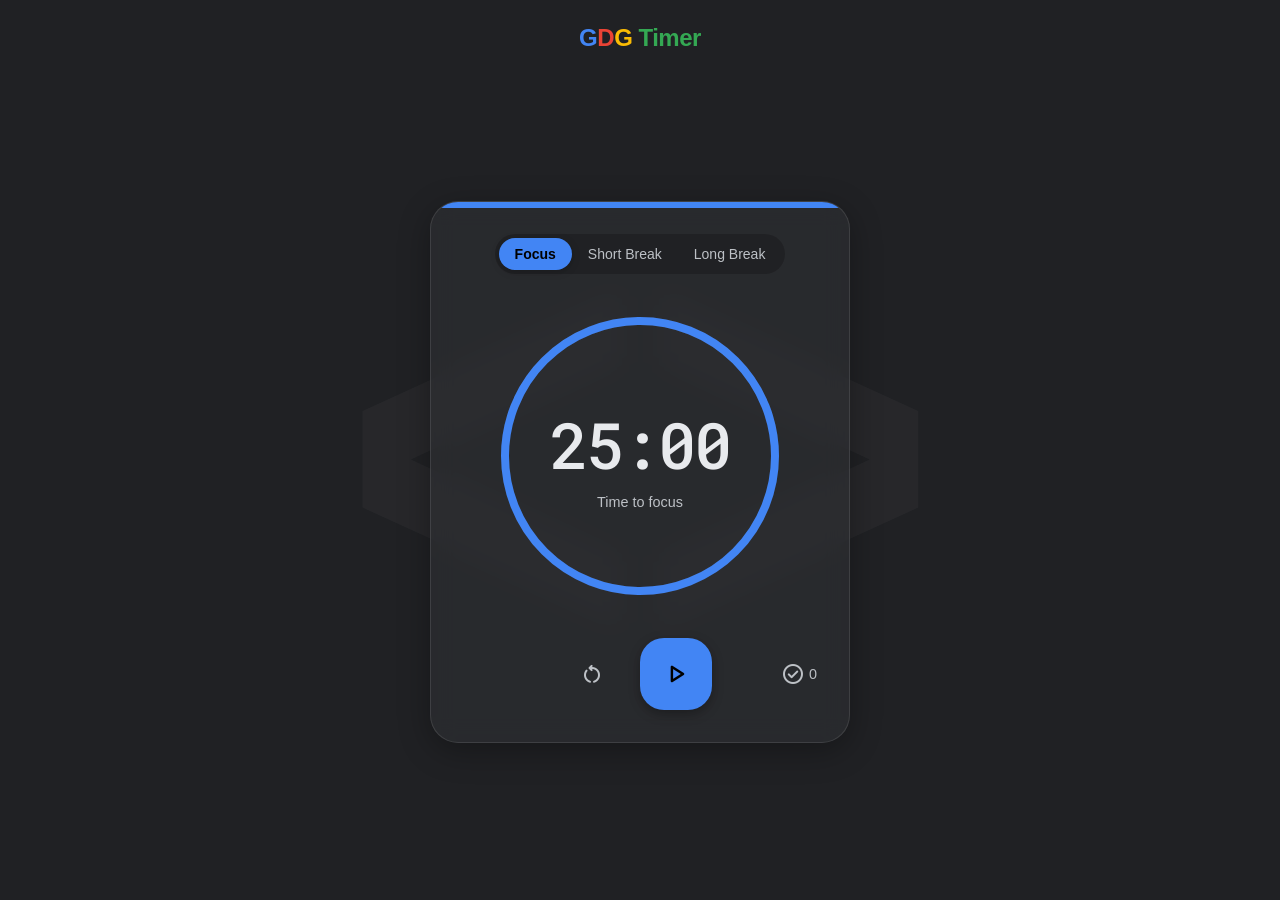
==== pomodoro.html @ ea5bbcbc "raw pomodoro" ====
<!DOCTYPE html>
<html lang="en">
  <head>
    <meta charset="UTF-8" />
    <meta name="viewport" content="width=device-width, initial-scale=1.0" />
    <title>GDG Pomodoro</title>

    <link rel="preconnect" href="https://fonts.googleapis.com" />
    <link rel="preconnect" href="https://fonts.gstatic.com" crossorigin />
    <link
      href="https://fonts.googleapis.com/css2?family=Google+Sans:wght@400;500;700&family=Roboto+Mono:wght@500&display=swap"
      rel="stylesheet"
    />
    <link
      rel="stylesheet"
      href="https://fonts.googleapis.com/css2?family=Material+Symbols+Rounded:opsz,wght,FILL,GRAD@24,400,1,0"
    />

    <link rel="stylesheet" href="./styles/pomodoro.css" />
  </head>
  <body>
    <div class="gdg-decor-bg" aria-hidden="true">
      <span class="bracket">&lt;</span>
      <span class="bracket">&gt;</span>
    </div>

    <header class="page-header">
      <div class="logo-container">
        <span class="gdg-logo-text">
          <span class="blue">G</span><span class="red">D</span
          ><span class="yellow">G</span> <span class="green">Timer</span>
        </span>
      </div>
    </header>

    <main class="layout">
      <section class="panel glass-effect">
        <header class="panel-header">
          <div class="mode-switch">
            <button id="focus-btn" class="mode-chip active" data-mode="focus">
              Focus
            </button>
            <button
              id="short-break-btn"
              class="mode-chip"
              data-mode="short-break"
            >
              Short Break
            </button>
            <button
              id="long-break-btn"
              class="mode-chip"
              data-mode="long-break"
            >
              Long Break
            </button>
          </div>
        </header>

        <div class="timer-container">
          <svg
            class="timer-ring"
            width="300"
            height="300"
            viewBox="0 0 300 300"
          >
            <circle class="ring-track" cx="150" cy="150" r="135"></circle>
            <circle
              class="ring-progress"
              id="ring-progress"
              cx="150"
              cy="150"
              r="135"
              pathLength="1"
            ></circle>
          </svg>
          <div class="timer-display" id="timer-display">25:00</div>
          <p class="timer-label" id="timer-label">Time to focus</p>
        </div>

        <div class="controls">
          <button
            class="btn-icon secondary"
            id="reset-btn"
            aria-label="Reset Timer"
          >
            <span class="material-symbols-rounded">restart_alt</span>
          </button>

          <button
            class="btn-fab primary"
            id="toggle-btn"
            aria-label="Start Timer"
          >
            <span class="material-symbols-rounded" id="toggle-icon"
              >play_arrow</span
            >
          </button>

          <div class="iteration-badge" title="Completed Sessions">
            <span class="material-symbols-rounded">check_circle</span>
            <span id="iteration-count">0</span>
          </div>
        </div>


      </section>
    </main>

    <script type="module" src="./js/main.js"></script>
  </body>
</html>
---- styles/pomodoro.css ----
/* GDG Color Palette & Variables */
:root {
  --google-blue: #4285f4;
  --google-red: #ea4335;
  --google-yellow: #fbbc04;
  --google-green: #34a853;
  --google-grey: #5f6368;

  /* Theme Colors - Dynamic */
  --theme-primary: var(--google-blue); /* Changes based on JS state */
  --theme-bg: #202124;

  --text-high: #e8eaed;
  --text-med: #bdc1c6;

  --font-display: "Google Sans", "Roboto", sans-serif;
  --font-mono: "Roboto Mono", monospace;
}

/* Reset */
* {
  box-sizing: border-box;
  margin: 0;
  padding: 0;
}

body {
  font-family: var(--font-display);
  background-color: var(--theme-bg);
  color: var(--text-high);
  min-height: 100vh;
  display: flex;
  flex-direction: column;
  overflow-x: hidden;
  transition: background-color 0.5s ease;
}

/* === GDG Background Decoration === */
.gdg-decor-bg {
  position: fixed;
  top: 0;
  left: 0;
  width: 100%;
  height: 100%;
  pointer-events: none;
  z-index: -1;
  display: flex;
  justify-content: center;
  align-items: center;
  opacity: 0.03;
  font-weight: 700;
  font-size: 40vw;
  color: var(--text-high);
}

.gdg-decor-bg .bracket {
  transform: scaleY(1.2);
}

/* === Header === */
.page-header {
  padding: 1.5rem;
  text-align: center;
}

.gdg-logo-text {
  font-size: 1.5rem;
  font-weight: 700;
  letter-spacing: -0.5px;
}
.blue {
  color: var(--google-blue);
}
.red {
  color: var(--google-red);
}
.yellow {
  color: var(--google-yellow);
}
.green {
  color: var(--google-green);
}

/* === Layout & Panel === */
.layout {
  flex: 1;
  display: flex;
  align-items: center;
  justify-content: center;
  padding: 1rem 1rem 3rem 1rem;
}

.glass-effect {
  background: rgba(48, 49, 52, 0.6);
  backdrop-filter: blur(12px);
  -webkit-backdrop-filter: blur(12px);
  border: 1px solid rgba(255, 255, 255, 0.1);
  box-shadow: 0 8px 32px 0 rgba(0, 0, 0, 0.3);
}

.panel {
  width: 100%;
  max-width: 420px;
  border-radius: 28px;
  padding: 2rem;
  display: flex;
  flex-direction: column;
  align-items: center;
  gap: 2rem;
  position: relative;
  overflow: hidden;
}

/* Theme Bar at top */
.panel::before {
  content: "";
  position: absolute;
  top: 0;
  left: 0;
  right: 0;
  height: 6px;
  background: var(--theme-primary);
  transition: background 0.4s ease;
}

/* === Mode Chips === */
.mode-switch {
  display: flex;
  background: rgba(0, 0, 0, 0.2);
  padding: 4px;
  border-radius: 100px;
}

.mode-chip {
  background: transparent;
  border: none;
  color: var(--text-med);
  padding: 8px 16px;
  border-radius: 100px;
  font-family: var(--font-display);
  font-weight: 500;
  font-size: 0.875rem;
  cursor: pointer;
  transition: all 0.3s ease;
}

.mode-chip:hover {
  color: var(--text-high);
}

.mode-chip.active {
  background: var(--theme-primary);
  color: #000;
  font-weight: 700;
  box-shadow: 0 2px 8px rgba(0, 0, 0, 0.2);
}

/* === Circular Timer === */
.timer-container {
  position: relative;
  width: 300px;
  height: 300px;
  display: flex;
  flex-direction: column;
  justify-content: center;
  align-items: center;
}

.timer-ring {
  position: absolute;
  top: 0;
  left: 0;
  transform: rotate(-90deg);
}

.ring-track {
  fill: none;
  stroke: rgba(255, 255, 255, 0.05);
  stroke-width: 8;
}

.ring-progress {
  fill: none;
  stroke: var(--theme-primary);
  stroke-width: 8;
  stroke-linecap: round;
  stroke-dasharray: 1;
  stroke-dashoffset: 0;
  transition: stroke-dashoffset 1s linear, stroke 0.4s ease;
}

.timer-display {
  font-family: var(--font-mono);
  font-size: 4rem;
  font-weight: 500;
  z-index: 2;
  letter-spacing: -2px;
}

.timer-label {
  color: var(--text-med);
  font-size: 0.9rem;
  margin-top: 0.5rem;
}

/* === Controls === */
.controls {
  display: flex;
  align-items: center;
  gap: 24px;
  width: 100%;
  justify-content: center;
  position: relative;
}

.btn-icon,
.btn-fab {
  cursor: pointer;
  border: none;
  display: flex;
  align-items: center;
  justify-content: center;
  transition: transform 0.2s cubic-bezier(0.34, 1.56, 0.64, 1);
}

.btn-icon:active,
.btn-fab:active {
  transform: scale(0.92);
}

.btn-icon {
  background: transparent;
  color: var(--text-med);
  width: 48px;
  height: 48px;
  border-radius: 50%;
}
.btn-icon:hover {
  background: rgba(255, 255, 255, 0.1);
  color: var(--text-high);
}

.btn-fab {
  width: 72px;
  height: 72px;
  border-radius: 24px;
  background: var(--theme-primary);
  color: #000;
  box-shadow: 0 4px 12px rgba(0, 0, 0, 0.3);
}
.btn-fab:hover {
  filter: brightness(1.1);
  box-shadow: 0 6px 16px rgba(0, 0, 0, 0.4);
}
.btn-fab .material-symbols-rounded {
  font-size: 32px;
}

/* Iteration Badge */
.iteration-badge {
  display: flex;
  align-items: center;
  gap: 4px;
  color: var(--text-med);
  font-size: 0.9rem;
  position: absolute;
  right: 0;
}



/* === Mobile Adjustments === */
@media (max-width: 480px) {
  .timer-container,
  .timer-ring {
    width: 240px;
    height: 240px;
  }
  .timer-ring circle {
    r: 110;
    cx: 120;
    cy: 120;
  }
  .timer-display {
    font-size: 3rem;
  }
  .btn-fab {
    width: 64px;
    height: 64px;
  }
  .iteration-badge {
    position: relative;
    right: auto;
    margin-left: 8px;
  }
  .controls {
    flex-wrap: wrap;
  }
}
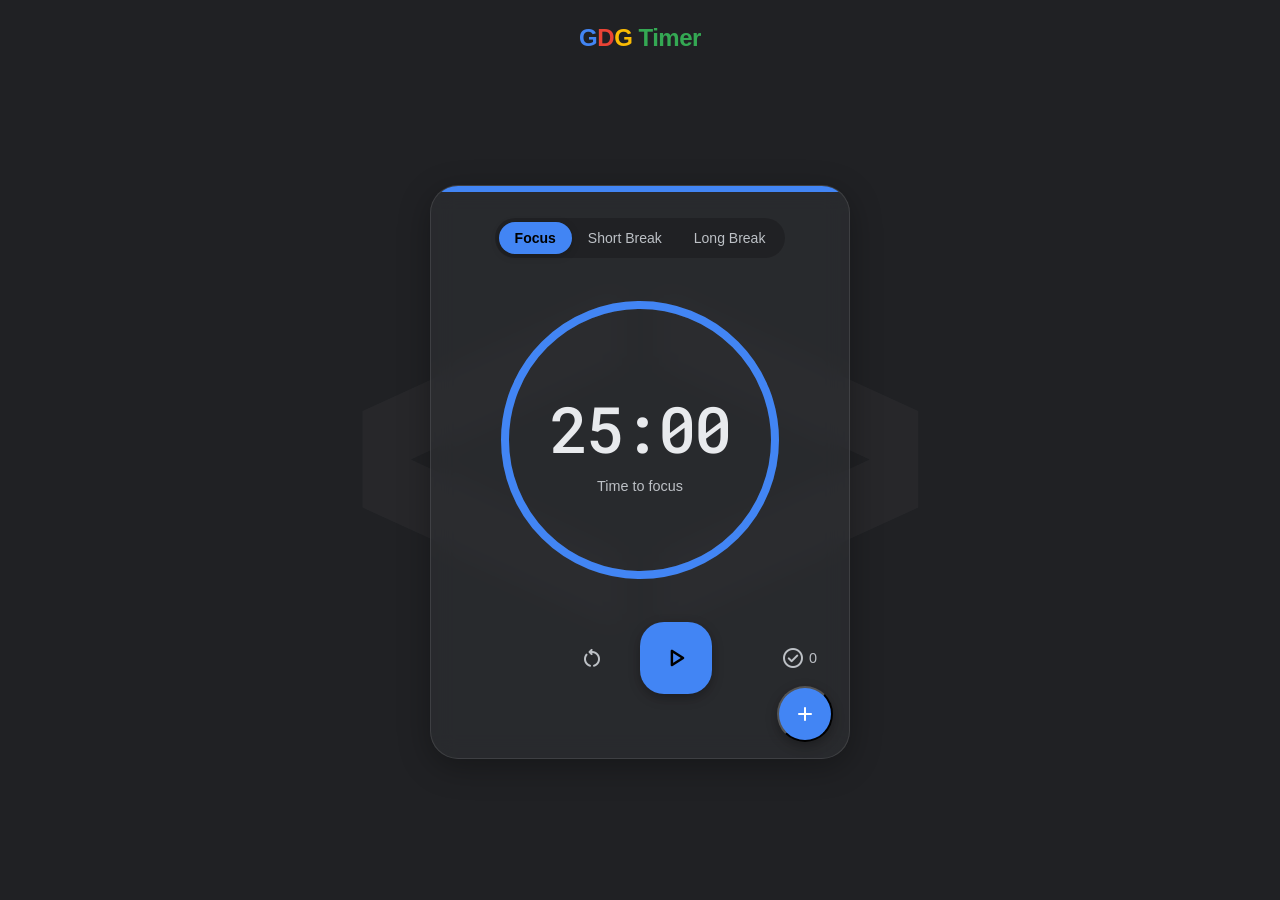
==== commit 2b1632e0: "implement add task option" ====
--- a/pomodoro.html
+++ b/pomodoro.html
@@ -37,23 +37,9 @@
       <section class="panel glass-effect">
         <header class="panel-header">
           <div class="mode-switch">
-            <button id="focus-btn" class="mode-chip active" data-mode="focus">
-              Focus
-            </button>
-            <button
-              id="short-break-btn"
-              class="mode-chip"
-              data-mode="short-break"
-            >
-              Short Break
-            </button>
-            <button
-              id="long-break-btn"
-              class="mode-chip"
-              data-mode="long-break"
-            >
-              Long Break
-            </button>
+            <button id="focus-btn" class="mode-chip active" data-mode="focus"> Focus </button>
+            <button id="short-break-btn" class="mode-chip" data-mode="short-break" > Short Break </button>
+            <button id="long-break-btn" class="mode-chip" data-mode="long-break" > Long Break </button>
           </div>
         </header>
 
@@ -79,22 +65,12 @@
         </div>
 
         <div class="controls">
-          <button
-            class="btn-icon secondary"
-            id="reset-btn"
-            aria-label="Reset Timer"
-          >
+          <button class="btn-icon secondary" id="reset-btn" aria-label="Reset Timer" >
             <span class="material-symbols-rounded">restart_alt</span>
           </button>
 
-          <button
-            class="btn-fab primary"
-            id="toggle-btn"
-            aria-label="Start Timer"
-          >
-            <span class="material-symbols-rounded" id="toggle-icon"
-              >play_arrow</span
-            >
+          <button class="btn-fab primary" id="toggle-btn" aria-label="Start Timer" >
+            <span class="material-symbols-rounded" id="toggle-icon" >play_arrow</span > 
           </button>
 
           <div class="iteration-badge" title="Completed Sessions">
@@ -104,7 +80,14 @@
         </div>
 
 
-      </section>
+    <section id="task-manager">
+        <div>
+          <button class="btn-to-add" id="add-btn" aria-label="Add Task" >
+            <span class="material-symbols-rounded" id="add-icon" >add</span > 
+          </button>
+        </div>
+    </section>
+
     </main>
 
     <script type="module" src="./js/main.js"></script>
--- a/styles/pomodoro.css
+++ b/styles/pomodoro.css
@@ -297,3 +297,20 @@
     flex-wrap: wrap;
   }
 }
+
+
+/* === Task Manager === */
+.btn-to-add {
+  position: absolute;
+  bottom: 16px;
+  right: 16px;
+  width: 56px;
+  height: 56px;
+  border-radius: 50%;
+  background: var(--google-blue);
+  color: #fff;
+  display: flex;
+  align-items: center;
+  justify-content: center;
+  box-shadow: 0 4px 12px rgba(0, 0, 0, 0.3);
+}
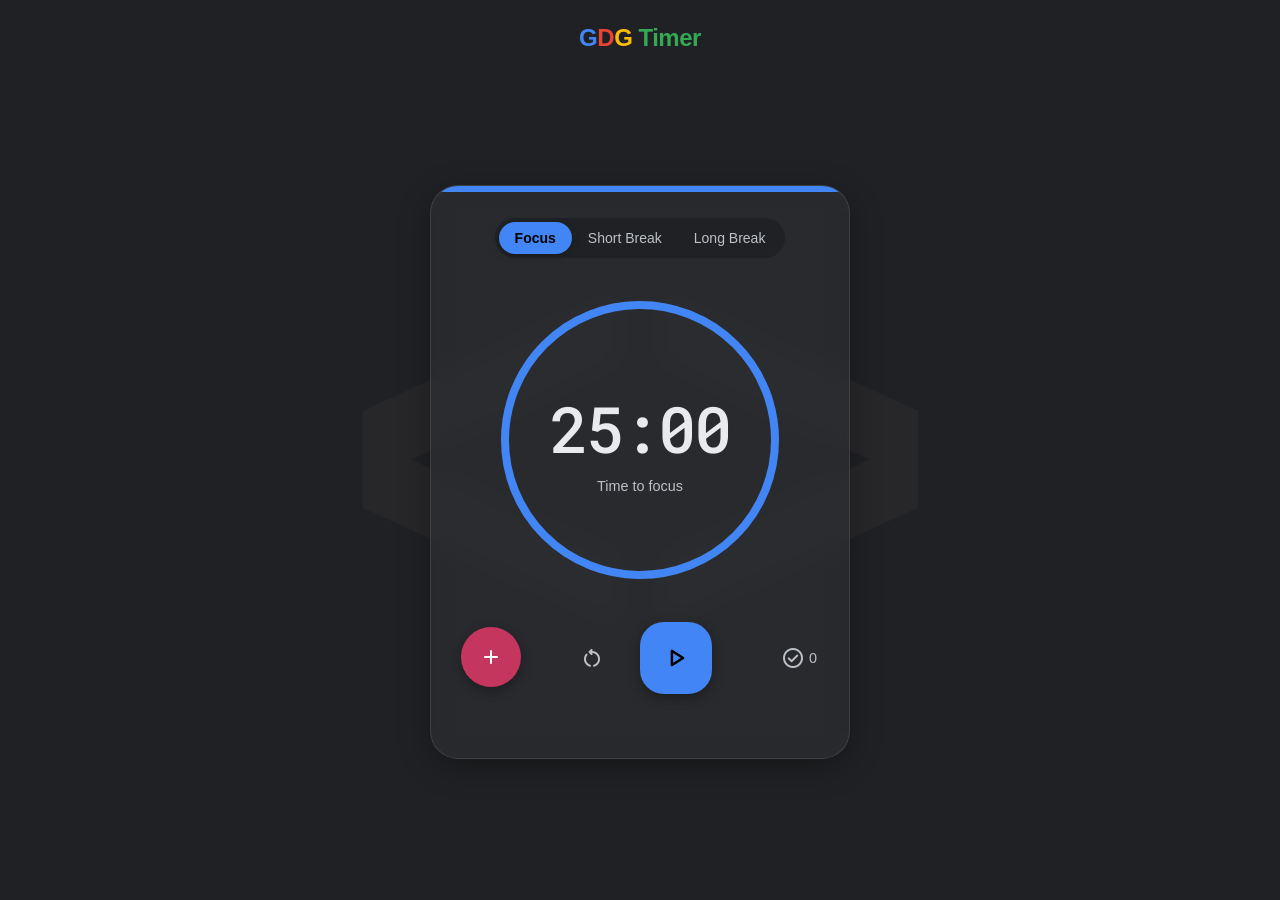
==== commit 86391b1a: "still figuring things out. nood indeed" ====
--- a/pomodoro.html
+++ b/pomodoro.html
@@ -17,6 +17,7 @@
     />
 
     <link rel="stylesheet" href="./styles/pomodoro.css" />
+    <!--<script>alert("This might be a illegal script. Are you sure you want to continue?");</script>-->
   </head>
   <body>
     <div class="gdg-decor-bg" aria-hidden="true">
@@ -80,13 +81,19 @@
         </div>
 
 
-    <section id="task-manager">
-        <div>
-          <button class="btn-to-add" id="add-btn" aria-label="Add Task" >
-            <span class="material-symbols-rounded" id="add-icon" >add</span > 
-          </button>
-        </div>
-    </section>
+      <section id="task-manager">
+          <div class="task-control">
+              <button class="btn-to-add" id="add-btn" aria-label="Add Task">
+                  <span class="material-symbols-rounded" id="add-icon">add</span> 
+                  <span class="btn-hover-text">Add Task</span>
+              </button>
+          </div>
+
+          <div id="task-list" class="hidden">
+              <ul id="tasks-ul">
+              </ul>
+          </div>
+      </section>
 
     </main>
 
--- a/styles/pomodoro.css
+++ b/styles/pomodoro.css
@@ -2,6 +2,7 @@
 :root {
   --google-blue: #4285f4;
   --google-red: #ea4335;
+  --google-pink: #c5365f;
   --google-yellow: #fbbc04;
   --google-green: #34a853;
   --google-grey: #5f6368;
@@ -22,6 +23,7 @@
   box-sizing: border-box;
   margin: 0;
   padding: 0;
+/*  border: 1px solid red; /* Debugging */
 }
 
 body {
@@ -302,15 +304,39 @@
 /* === Task Manager === */
 .btn-to-add {
   position: absolute;
-  bottom: 16px;
-  right: 16px;
-  width: 56px;
-  height: 56px;
+  flex-direction: column;
+  bottom: 71px;
+  left: 30px;
+  width: 60px;
+  height: 60px;
   border-radius: 50%;
-  background: var(--google-blue);
+  background: var(--google-pink);
   color: #fff;
   display: flex;
   align-items: center;
   justify-content: center;
   box-shadow: 0 4px 12px rgba(0, 0, 0, 0.3);
-}+
+  cursor: pointer;
+  border: none;
+  display: flex;
+  align-items: center;
+  justify-content: center;
+}
+
+#add-btn .btn-hover-text {
+  display: none;
+  font-family: 'Arial', sans-serif; 
+  font-size: 12px;
+  vertical-align: middle;
+  margin-bottom: 14px;
+}
+
+#add-btn:hover .btn-hover-text {
+  display: block;
+}
+
+#add-btn:hover {
+  filter: brightness(1.1);
+  box-shadow: 0 6px 16px rgba(0, 0, 0, 0.4);
+}
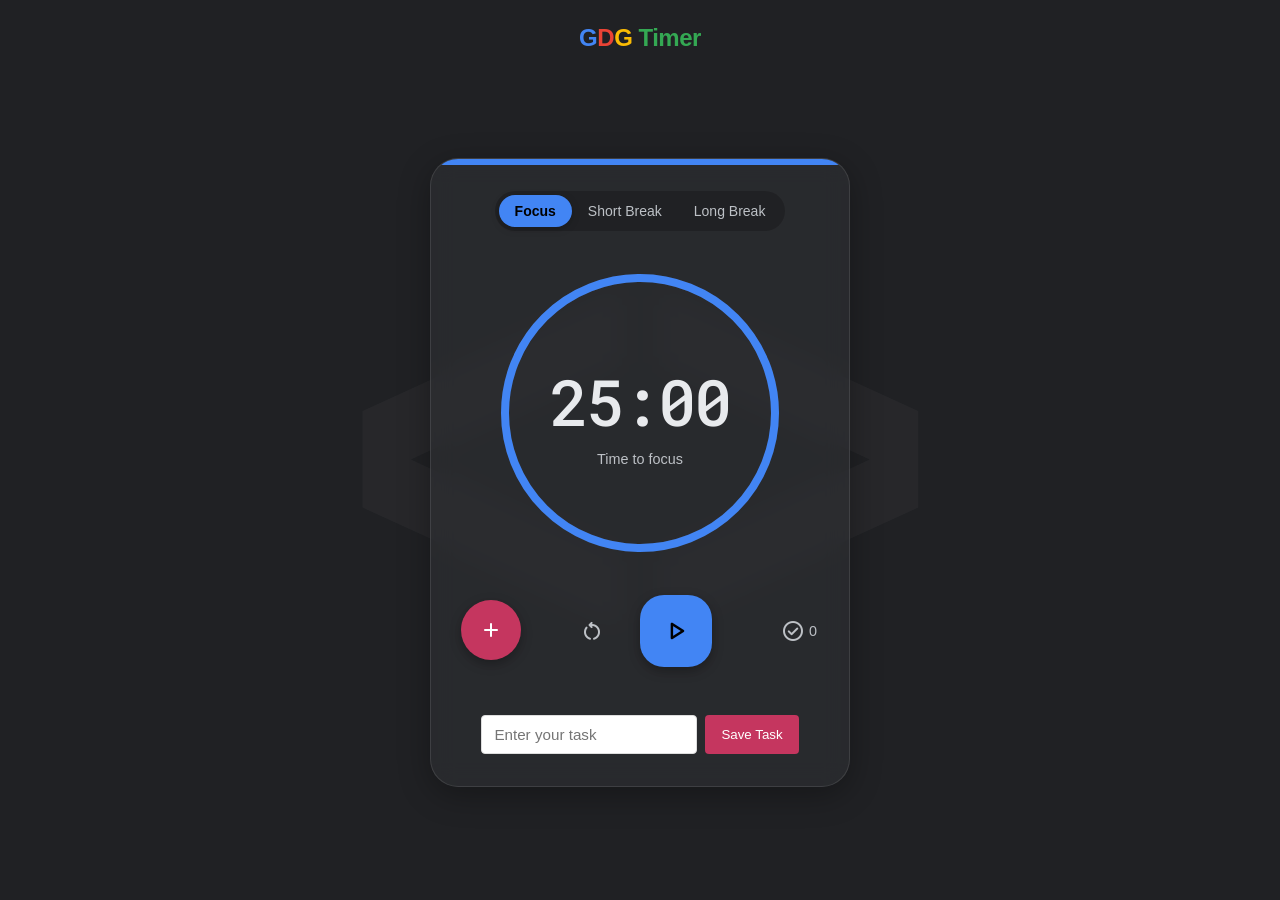
==== commit e0dd72ec: "add task list layout. still figuring shts fck" ====
--- a/pomodoro.html
+++ b/pomodoro.html
@@ -89,8 +89,21 @@
               </button>
           </div>
 
+          <!-- will be hidden by default, and will be shown when the add task button is clicked -->
           <div id="task-list" class="hidden">
+            <form id="task-form">
+                <input
+                  type="text"
+                  id="task-input"
+                  placeholder="Enter your task"
+                  required 
+                  maxlength="50"
+                />
+                <button type="submit" id="submit-task-btn">Save Task</button>
+            </form>
+
               <ul id="tasks-ul">
+                <!-- tasks will be dynamically added here -->
               </ul>
           </div>
       </section>
--- a/styles/pomodoro.css
+++ b/styles/pomodoro.css
@@ -305,7 +305,7 @@
 .btn-to-add {
   position: absolute;
   flex-direction: column;
-  bottom: 71px;
+  bottom: 126px;
   left: 30px;
   width: 60px;
   height: 60px;
@@ -340,3 +340,38 @@
   filter: brightness(1.1);
   box-shadow: 0 6px 16px rgba(0, 0, 0, 0.4);
 }
+
+/* Task List */
+#task-form {
+  display: flex;
+  gap: 8px;
+  margin-top: 16px;
+}
+
+#task-input {
+  flex-grow: 1;
+  padding: 10px 12px;
+  font-size: 0.95rem;
+  border: 1px solid #ddd;
+  border-radius: 4px;
+  outline: none;
+  transition: border-color 0.3s ease;
+}
+
+#task-input:focus {
+  border-color: var(--google-pink);
+}
+
+#submit-task-btn {
+  padding: 10px 16px;
+  background-color: var(--google-pink);
+  color: #fff;
+  border: none;
+  border-radius: 4px;
+  cursor: pointer;
+  transition: background-color 0.3s ease;
+}
+
+#submit-task-btn:hover {
+    background-color: #c02b44; 
+}
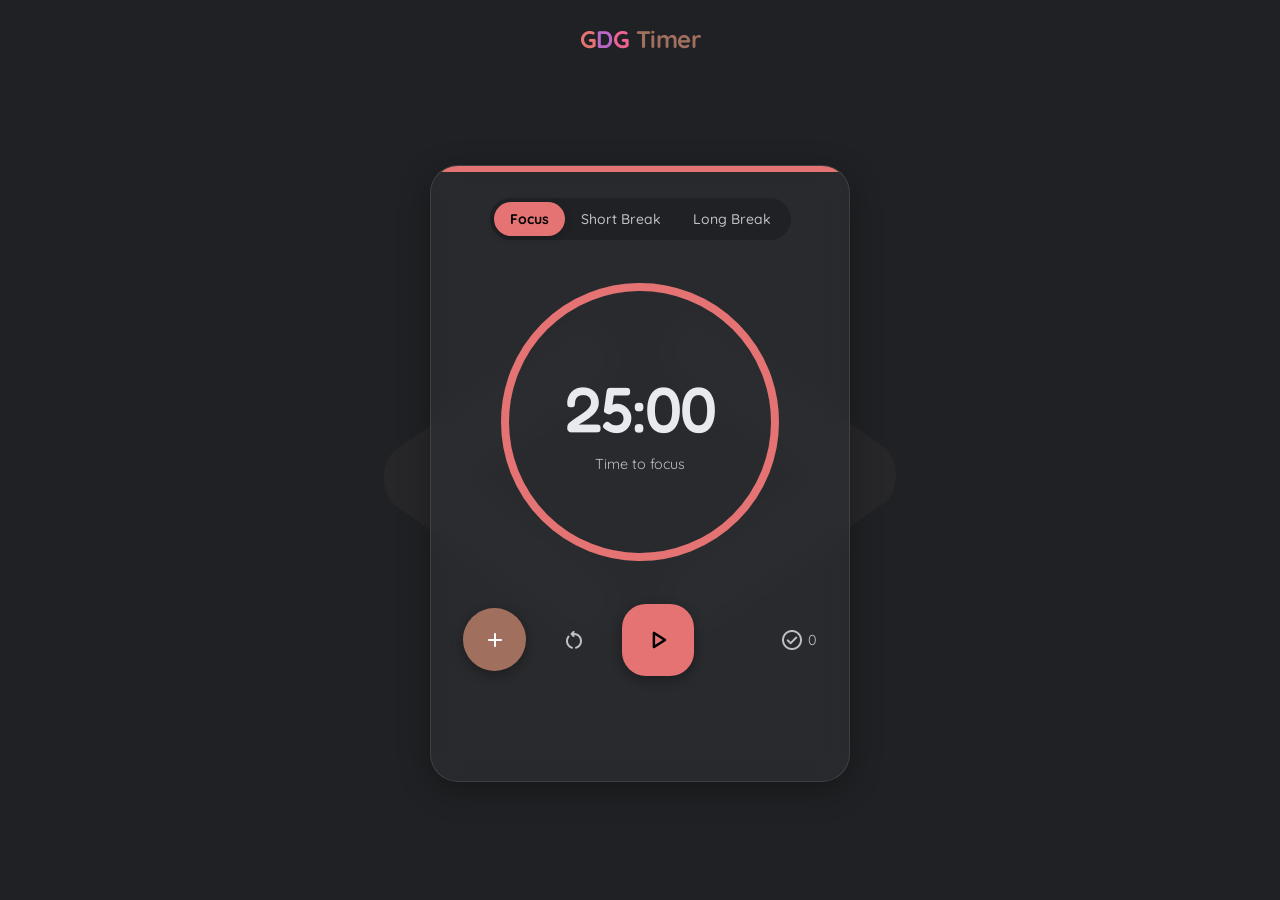
==== commit 4fb41699: "implement add task feature and improve UI layouts" ====
--- a/pomodoro.html
+++ b/pomodoro.html
@@ -7,6 +7,7 @@
 
     <link rel="preconnect" href="https://fonts.googleapis.com" />
     <link rel="preconnect" href="https://fonts.gstatic.com" crossorigin />
+    <link href="https://fonts.googleapis.com/css2?family=Fredoka:wght@500;700&family=Quicksand:wght@400;600;700&display=swap" rel="stylesheet">
     <link
       href="https://fonts.googleapis.com/css2?family=Google+Sans:wght@400;500;700&family=Roboto+Mono:wght@500&display=swap"
       rel="stylesheet"
@@ -66,6 +67,14 @@
         </div>
 
         <div class="controls">
+
+          <div class="task-control">
+              <button class="btn-to-add" id="add-btn" aria-label="Add Task">
+                  <span class="material-symbols-rounded" id="add-icon">add</span> 
+                  <span class="btn-hover-text">Add Task</span>
+              </button>
+          </div>
+
           <button class="btn-icon secondary" id="reset-btn" aria-label="Reset Timer" >
             <span class="material-symbols-rounded">restart_alt</span>
           </button>
@@ -78,34 +87,29 @@
             <span class="material-symbols-rounded">check_circle</span>
             <span id="iteration-count">0</span>
           </div>
+
+
         </div>
 
 
       <section id="task-manager">
-          <div class="task-control">
-              <button class="btn-to-add" id="add-btn" aria-label="Add Task">
-                  <span class="material-symbols-rounded" id="add-icon">add</span> 
-                  <span class="btn-hover-text">Add Task</span>
-              </button>
-          </div>
+        <!-- hidden by default, and will be shown when the add task button is clicked -->
+        <div id="task-list" class="hidden">
+          <form id="task-form">
+              <input
+                type="text"
+                id="task-input"
+                placeholder="Enter your task"
+                required 
+                maxlength="50"
+              />
+              <button type="submit" id="submit-task-btn">Save Task</button>
+          </form>
 
-          <!-- will be hidden by default, and will be shown when the add task button is clicked -->
-          <div id="task-list" class="hidden">
-            <form id="task-form">
-                <input
-                  type="text"
-                  id="task-input"
-                  placeholder="Enter your task"
-                  required 
-                  maxlength="50"
-                />
-                <button type="submit" id="submit-task-btn">Save Task</button>
-            </form>
-
-              <ul id="tasks-ul">
-                <!-- tasks will be dynamically added here -->
-              </ul>
-          </div>
+            <ul id="tasks-ul">
+              <!-- tasks will be dynamically added here -->
+            </ul>
+        </div>
       </section>
 
     </main>
--- a/styles/pomodoro.css
+++ b/styles/pomodoro.css
@@ -1,20 +1,19 @@
 /* GDG Color Palette & Variables */
 :root {
-  --google-blue: #4285f4;
-  --google-red: #ea4335;
-  --google-pink: #c5365f;
-  --google-yellow: #fbbc04;
-  --google-green: #34a853;
+  --google-focus:#E57373;
+  --google-s-break: #F06292;
+  --google-l-break: #BA68C8;
+  --google-task: #a16f5e;
   --google-grey: #5f6368;
 
   /* Theme Colors - Dynamic */
-  --theme-primary: var(--google-blue); /* Changes based on JS state */
+  --theme-primary: var(--google-focus); /* Changes based on JS state */
   --theme-bg: #202124;
 
   --text-high: #e8eaed;
   --text-med: #bdc1c6;
 
-  --font-display: "Google Sans", "Roboto", sans-serif;
+  --font-display: "Quicksand", "Roboto", sans-serif;
   --font-mono: "Roboto Mono", monospace;
 }
 
@@ -23,7 +22,7 @@
   box-sizing: border-box;
   margin: 0;
   padding: 0;
-/*  border: 1px solid red; /* Debugging */
+  /*border: 1px solid red; /* Debugging */
 }
 
 body {
@@ -71,16 +70,16 @@
   letter-spacing: -0.5px;
 }
 .blue {
-  color: var(--google-blue);
+  color: var(--google-focus);
 }
 .red {
-  color: var(--google-red);
+  color: var(--google-l-break);
 }
 .yellow {
-  color: var(--google-yellow);
+  color: var(--google-s-break);
 }
 .green {
-  color: var(--google-green);
+  color: var(--google-task);
 }
 
 /* === Layout & Panel === */
@@ -192,7 +191,7 @@
 }
 
 .timer-display {
-  font-family: var(--font-mono);
+  font-family: 'Fredoka', sans-serif;
   font-size: 4rem;
   font-weight: 500;
   z-index: 2;
@@ -211,7 +210,7 @@
   align-items: center;
   gap: 24px;
   width: 100%;
-  justify-content: center;
+  justify-content: left;
   position: relative;
 }
 
@@ -269,8 +268,6 @@
   right: 0;
 }
 
-
-
 /* === Mobile Adjustments === */
 @media (max-width: 480px) {
   .timer-container,
@@ -300,44 +297,51 @@
   }
 }
 
-
 /* === Task Manager === */
+.hidden {
+  visibility: hidden !important;
+  opacity: 0 !important;
+}
+
 .btn-to-add {
-  position: absolute;
+  display: flex;
   flex-direction: column;
-  bottom: 126px;
-  left: 30px;
-  width: 60px;
-  height: 60px;
+  align-items: center;
+  justify-content: center; 
+  gap: 4px;
+  width: 63px;
+  height: 63px;
   border-radius: 50%;
-  background: var(--google-pink);
+  background: var(--google-task);
   color: #fff;
-  display: flex;
-  align-items: center;
-  justify-content: center;
   box-shadow: 0 4px 12px rgba(0, 0, 0, 0.3);
-
   cursor: pointer;
   border: none;
-  display: flex;
-  align-items: center;
-  justify-content: center;
+  transition: transform 0.2s ease, box-shadow 0.2s ease, filter 0.2s ease;
+  position: relative;
 }
 
 #add-btn .btn-hover-text {
-  display: none;
+  position: absolute;
+  bottom: -25px;   
+  left: 50%;
+  transform: translateX(-50%) translateY(5px); 
   font-family: 'Arial', sans-serif; 
-  font-size: 12px;
-  vertical-align: middle;
-  margin-bottom: 14px;
+  font-size: 15px;
+  color: #b2b2b2; 
+  white-space: nowrap; 
+  
+  opacity: 0;
+  transition: opacity 0.3s ease, transform 0.3s ease;
 }
 
 #add-btn:hover .btn-hover-text {
-  display: block;
+  opacity: 1;
+  transform: translateX(-50%) translateY(0); 
 }
 
 #add-btn:hover {
-  filter: brightness(1.1);
+  filter: brightness(0.85);
   box-shadow: 0 6px 16px rgba(0, 0, 0, 0.4);
 }
 
@@ -345,26 +349,28 @@
 #task-form {
   display: flex;
   gap: 8px;
-  margin-top: 16px;
 }
 
 #task-input {
   flex-grow: 1;
   padding: 10px 12px;
   font-size: 0.95rem;
-  border: 1px solid #ddd;
+  font-family: var(--font-display);
+  background-color: rgba(30, 31, 32, 0.5);   
+  border: 1px solid rgba(255, 255, 255, 0.1);
+  color: #ffffff;
   border-radius: 4px;
   outline: none;
   transition: border-color 0.3s ease;
 }
 
 #task-input:focus {
-  border-color: var(--google-pink);
+  border-color: var(--google-task);
 }
 
 #submit-task-btn {
   padding: 10px 16px;
-  background-color: var(--google-pink);
+  background-color: var(--google-task);
   color: #fff;
   border: none;
   border-radius: 4px;
@@ -373,5 +379,45 @@
 }
 
 #submit-task-btn:hover {
-    background-color: #c02b44; 
+    background-color: #745044; 
+}
+
+#tasks-ul li {
+    display: flex;
+    width: 100%;
+    justify-content: space-between; 
+    align-items: center;           
+    padding: 8px 12px;
+    margin: 8px 8px 0 0;
+
+    background-color: rgba(65, 66, 71, 0.85); 
+    border: 1px solid rgba(255, 255, 255, 0.08); 
+    border-radius: 6px;
+    color: #ffffff; 
+    box-shadow: 0 4px 10px rgba(0, 0, 0, 0.2);
+}
+
+#tasks-ul li:hover {
+  background-color: rgba(255, 255, 255, 0.12);
+ transform: translateY(-2px);
+}
+
+.delete-btn {
+    background: none;       
+    border: none;           
+    color: #bbb;            
+    font-size: 1.3rem;      
+    cursor: pointer;        
+    padding: 0 4px;
+    line-height: 1;
+    transition: color 0.2s ease, transform 0.2s ease; 
+}
+
+#tasks-ul li:hover .delete-btn {
+  color: rgba(255, 255, 255, 0.7);
+}
+
+.delete-btn:hover {
+  color: var(--google-task) !important;
+  transform: scale(1.2);
 }
